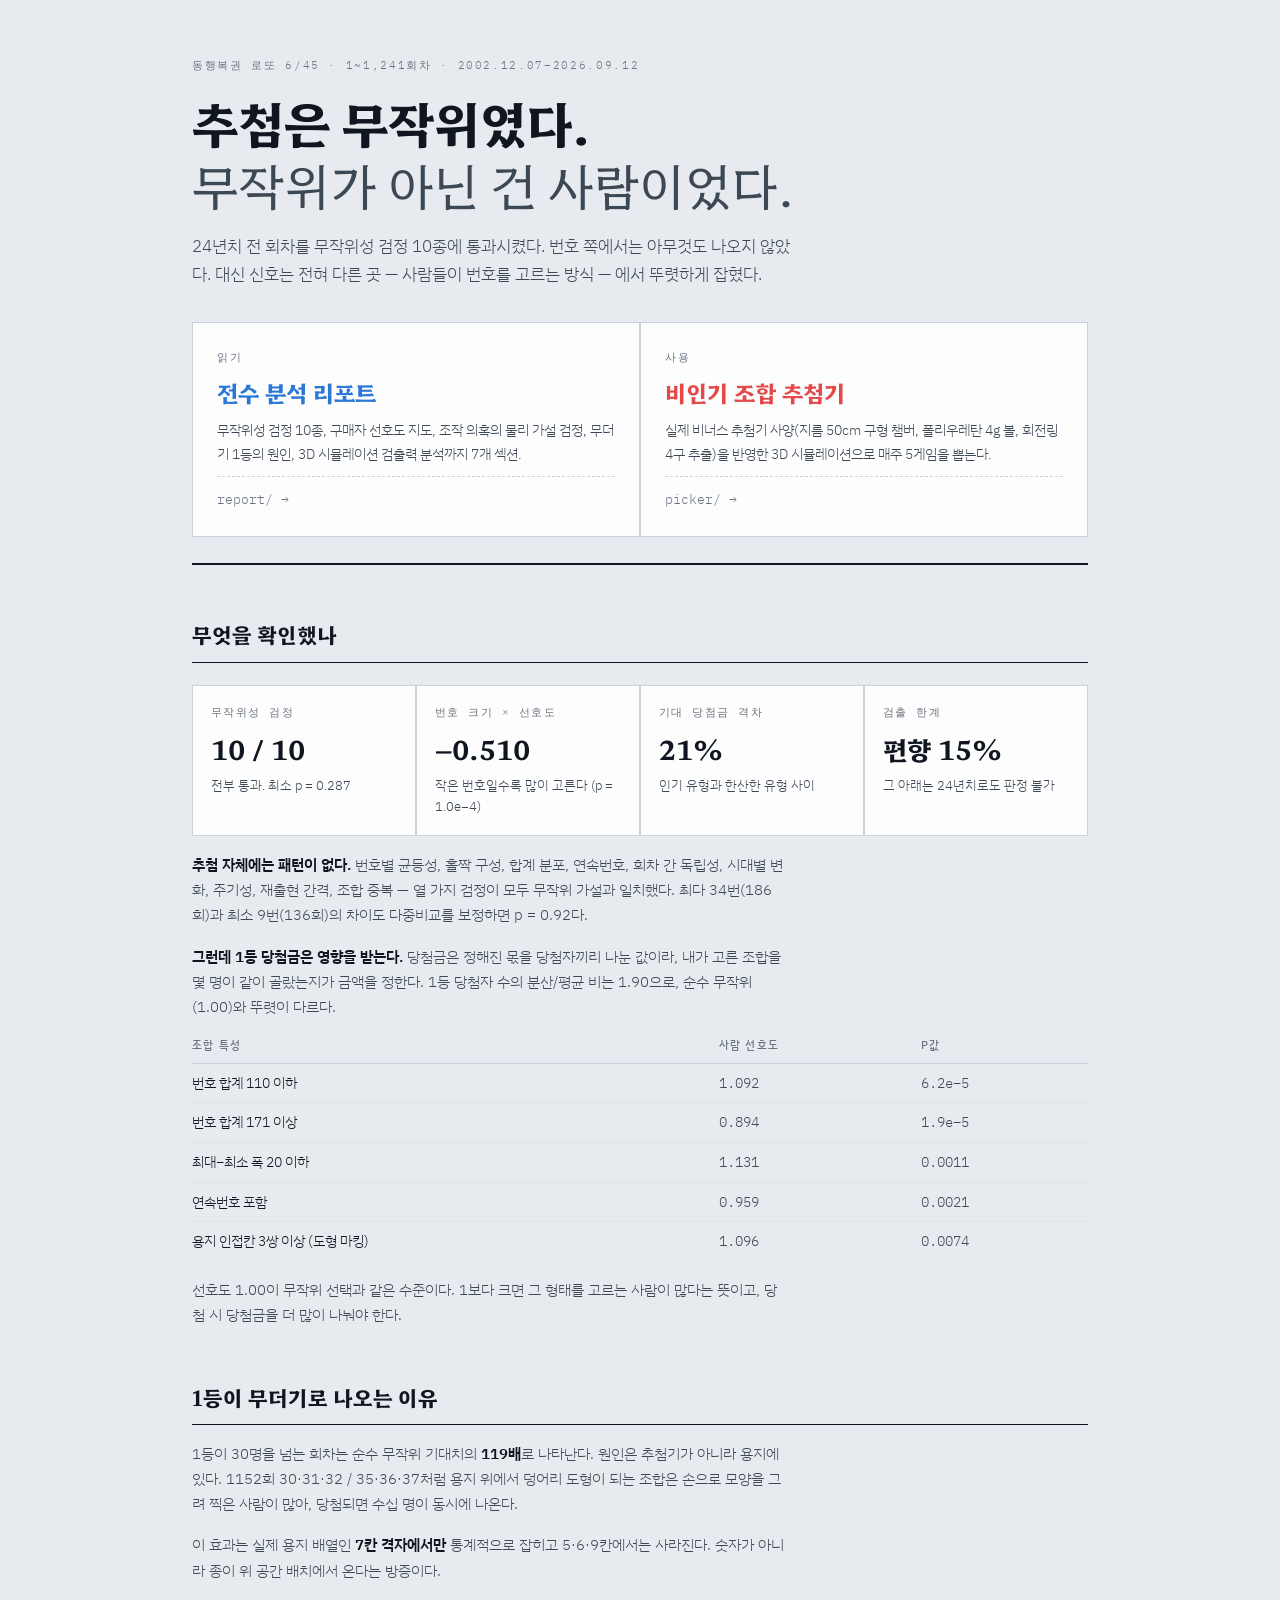
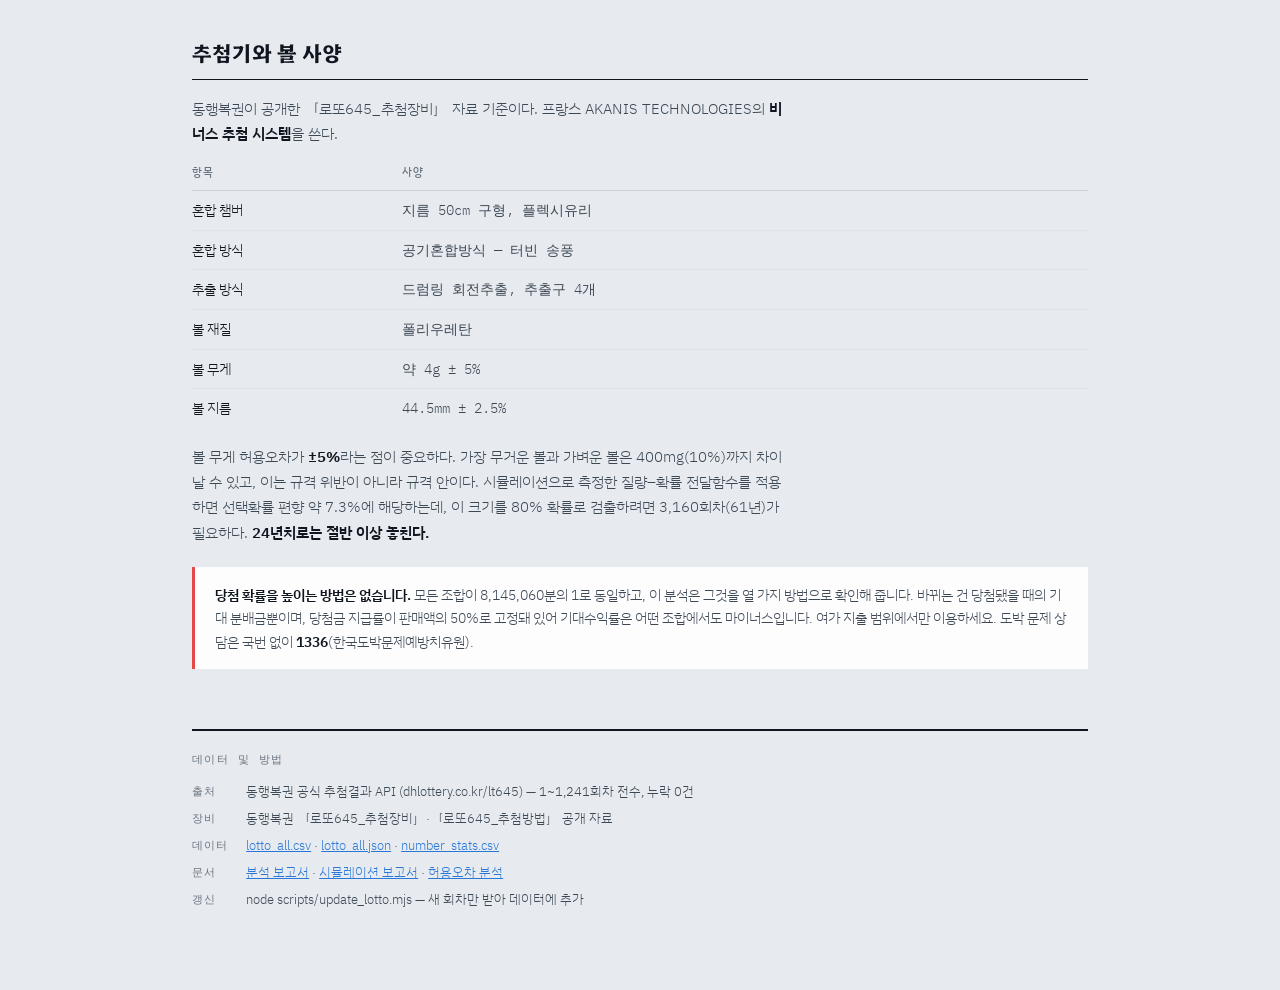
==== index.html @ ae4c5456 "로또 6/45 전수 분석 웹앱 동행복권 1~1241회차(2002-12-07~2026-09-12) 전수 데이터와 분석 결과, 실제 비너스 추첨기 사양을 반영한 3D 추첨 시뮬레이터를" ====
<!DOCTYPE html>
<html lang="ko">
<head>
<meta charset="utf-8">
<meta name="viewport" content="width=device-width, initial-scale=1">
<title>로또 6/45 전수 분석</title>
<meta name="description" content="동행복권 로또 6/45 1~1241회차 전수 데이터 분석과, 실제 비너스 추첨기 사양을 반영한 3D 추첨 시뮬레이터.">
<meta name="color-scheme" content="light dark">
<meta property="og:title" content="로또 6/45 전수 분석">
<meta property="og:description" content="24년치 1,241회차를 무작위성 검정 10종에 통과시켰다. 번호 쪽에서는 아무것도 나오지 않았다.">
<link rel="preconnect" href="https://fonts.googleapis.com">
<link rel="preconnect" href="https://fonts.gstatic.com" crossorigin>
<link rel="stylesheet" href="https://fonts.googleapis.com/css2?family=Hahmlet:wght@400;500;700&family=IBM+Plex+Sans+KR:wght@300;400;500;600&family=IBM+Plex+Mono:wght@400;500&display=swap">
<style>
:root{
  color-scheme: light;
  --paper:#E7EBEF; --surface:#FDFDFE; --surface-2:#F1F4F7;
  --ink:#10161F; --ink-2:#3D4855; --ink-3:#6A7481; --rule:#C9D1DA; --rule-soft:#DDE3EA;
  --cool:#2a78d6; --warm:#e34948;
}
@media (prefers-color-scheme: dark){
  :root:not([data-theme="light"]){
    color-scheme: dark;
    --paper:#0D1117; --surface:#161B22; --surface-2:#1C222B;
    --ink:#E7EDF3; --ink-2:#AAB6C3; --ink-3:#7B8797; --rule:#2C3440; --rule-soft:#232A34;
    --cool:#3987e5; --warm:#e66767;
  }
}
:root[data-theme="dark"]{
  color-scheme: dark;
  --paper:#0D1117; --surface:#161B22; --surface-2:#1C222B;
  --ink:#E7EDF3; --ink-2:#AAB6C3; --ink-3:#7B8797; --rule:#2C3440; --rule-soft:#232A34;
  --cool:#3987e5; --warm:#e66767;
}
*{box-sizing:border-box}
body{margin:0; background:var(--paper); color:var(--ink);
  font-family:"IBM Plex Sans KR",-apple-system,"Malgun Gothic",sans-serif;
  font-weight:300; line-height:1.68; -webkit-font-smoothing:antialiased}
.wrap{max-width:940px; margin:0 auto; padding:0 22px 80px}
h1,h2{font-family:Hahmlet,"IBM Plex Sans KR",serif; font-weight:700; margin:0; text-wrap:balance}
a{color:inherit}
header{padding:56px 0 26px; border-bottom:2px solid var(--ink)}
.eyebrow{font-family:"IBM Plex Mono",monospace; font-size:11px; letter-spacing:.15em;
  text-transform:uppercase; color:var(--ink-3); margin-bottom:16px}
h1{font-size:clamp(30px,5.4vw,50px); letter-spacing:-.02em; line-height:1.24}
h1 .thin{font-weight:400; color:var(--ink-2)}
.lede{margin-top:18px; max-width:60ch; font-size:16.5px; color:var(--ink-2)}

.cards{display:grid; grid-template-columns:repeat(auto-fit,minmax(300px,1fr)); gap:2px;
  background:var(--rule); border:1px solid var(--rule); margin-top:34px}
.card{background:var(--surface); padding:26px 24px; display:flex; flex-direction:column; gap:11px;
  text-decoration:none; transition:background .14s}
.card:hover{background:var(--surface-2)}
.ctag{font-family:"IBM Plex Mono",monospace; font-size:10.5px; letter-spacing:.16em;
  text-transform:uppercase; color:var(--ink-3)}
.ctitle{font-family:Hahmlet,serif; font-weight:700; font-size:23px; line-height:1.3}
.card.a .ctitle{color:var(--cool)}
.card.b .ctitle{color:var(--warm)}
.cdesc{font-size:14px; color:var(--ink-2)}
.cgo{margin-top:auto; padding-top:12px; font-family:"IBM Plex Mono",monospace;
  font-size:12.5px; color:var(--ink-3); border-top:1px dashed var(--rule)}

section{margin-top:52px}
h2{font-size:21px; border-bottom:1px solid var(--ink); padding-bottom:9px}
.p{font-size:15px; color:var(--ink-2); max-width:66ch; margin:16px 0 0}
.p strong{color:var(--ink); font-weight:600}
.stats{display:grid; grid-template-columns:repeat(auto-fit,minmax(190px,1fr)); gap:2px;
  background:var(--rule); border:1px solid var(--rule); margin-top:22px}
.st{background:var(--surface); padding:18px 18px}
.st .k{font-family:"IBM Plex Mono",monospace; font-size:10.5px; letter-spacing:.14em;
  text-transform:uppercase; color:var(--ink-3)}
.st .v{font-family:Hahmlet,serif; font-size:26px; font-weight:700; margin:6px 0 4px;
  font-variant-numeric:tabular-nums}
.st .d{font-size:12.5px; color:var(--ink-2)}
table{border-collapse:collapse; width:100%; font-size:13.5px; margin-top:18px}
th{text-align:left; font-weight:500; font-size:10.5px; letter-spacing:.12em; text-transform:uppercase;
  color:var(--ink-3); padding:0 12px 8px 0; border-bottom:1px solid var(--rule); white-space:nowrap}
td{padding:8px 12px 8px 0; border-bottom:1px solid var(--rule-soft); vertical-align:baseline}
td.n{font-family:"IBM Plex Mono",monospace; font-variant-numeric:tabular-nums; color:var(--ink-2); white-space:nowrap}
tr:last-child td{border-bottom:none}
.scroller{overflow-x:auto}
.warn{border-left:3px solid var(--warm); background:var(--surface); padding:16px 20px;
  margin-top:22px; font-size:14px; color:var(--ink-2)}
.warn b{color:var(--ink); font-weight:600}
footer{margin-top:60px; padding-top:20px; border-top:2px solid var(--ink);
  font-size:12.5px; color:var(--ink-3)}
footer a{color:var(--cool)}
footer dl{display:grid; grid-template-columns:max-content 1fr; gap:6px 18px; margin:12px 0 0}
footer dt{font-family:"IBM Plex Mono",monospace; font-size:10.5px; letter-spacing:.1em;
  text-transform:uppercase; padding-top:2px}
footer dd{margin:0; color:var(--ink-2)}
</style>
</head>
<body>
<div class="wrap">

<header>
  <div class="eyebrow">동행복권 로또 6/45 · 1~1,241회차 · 2002.12.07–2026.09.12</div>
  <h1>추첨은 무작위였다.<br><span class="thin">무작위가 아닌 건 사람이었다.</span></h1>
  <p class="lede">24년치 전 회차를 무작위성 검정 10종에 통과시켰다. 번호 쪽에서는 아무것도 나오지 않았다. 대신 신호는 전혀 다른 곳 &mdash; 사람들이 번호를 고르는 방식 &mdash; 에서 뚜렷하게 잡혔다.</p>

  <div class="cards">
    <a class="card a" href="report/">
      <span class="ctag">읽기</span>
      <span class="ctitle">전수 분석 리포트</span>
      <span class="cdesc">무작위성 검정 10종, 구매자 선호도 지도, 조작 의혹의 물리 가설 검정, 무더기 1등의 원인, 3D 시뮬레이션 검출력 분석까지 7개 섹션.</span>
      <span class="cgo">report/ →</span>
    </a>
    <a class="card b" href="picker/">
      <span class="ctag">사용</span>
      <span class="ctitle">비인기 조합 추첨기</span>
      <span class="cdesc">실제 비너스 추첨기 사양(지름 50cm 구형 챔버, 폴리우레탄 4g 볼, 회전링 4구 추출)을 반영한 3D 시뮬레이션으로 매주 5게임을 뽑는다.</span>
      <span class="cgo">picker/ →</span>
    </a>
  </div>
</header>

<section>
  <h2>무엇을 확인했나</h2>
  <div class="stats">
    <div class="st"><div class="k">무작위성 검정</div><div class="v">10 / 10</div><div class="d">전부 통과. 최소 p = 0.287</div></div>
    <div class="st"><div class="k">번호 크기 × 선호도</div><div class="v">−0.510</div><div class="d">작은 번호일수록 많이 고른다 (p = 1.0e−4)</div></div>
    <div class="st"><div class="k">기대 당첨금 격차</div><div class="v">21%</div><div class="d">인기 유형과 한산한 유형 사이</div></div>
    <div class="st"><div class="k">검출 한계</div><div class="v">편향 15%</div><div class="d">그 아래는 24년치로도 판정 불가</div></div>
  </div>

  <p class="p"><strong>추첨 자체에는 패턴이 없다.</strong> 번호별 균등성, 홀짝 구성, 합계 분포, 연속번호, 회차 간 독립성, 시대별 변화, 주기성, 재출현 간격, 조합 중복 &mdash; 열 가지 검정이 모두 무작위 가설과 일치했다. 최다 34번(186회)과 최소 9번(136회)의 차이도 다중비교를 보정하면 p = 0.92다.</p>

  <p class="p"><strong>그런데 1등 당첨금은 영향을 받는다.</strong> 당첨금은 정해진 몫을 당첨자끼리 나눈 값이라, 내가 고른 조합을 몇 명이 같이 골랐는지가 금액을 정한다. 1등 당첨자 수의 분산/평균 비는 1.90으로, 순수 무작위(1.00)와 뚜렷이 다르다.</p>

  <div class="scroller"><table>
    <thead><tr><th>조합 특성</th><th>사람 선호도</th><th>p값</th></tr></thead>
    <tbody>
      <tr><td>번호 합계 110 이하</td><td class="n">1.092</td><td class="n">6.2e−5</td></tr>
      <tr><td>번호 합계 171 이상</td><td class="n">0.894</td><td class="n">1.9e−5</td></tr>
      <tr><td>최대−최소 폭 20 이하</td><td class="n">1.131</td><td class="n">0.0011</td></tr>
      <tr><td>연속번호 포함</td><td class="n">0.959</td><td class="n">0.0021</td></tr>
      <tr><td>용지 인접칸 3쌍 이상 (도형 마킹)</td><td class="n">1.096</td><td class="n">0.0074</td></tr>
    </tbody>
  </table></div>
  <p class="p">선호도 1.00이 무작위 선택과 같은 수준이다. 1보다 크면 그 형태를 고르는 사람이 많다는 뜻이고, 당첨 시 당첨금을 더 많이 나눠야 한다.</p>
</section>

<section>
  <h2>1등이 무더기로 나오는 이유</h2>
  <p class="p">1등이 30명을 넘는 회차는 순수 무작위 기대치의 <strong>119배</strong>로 나타난다. 원인은 추첨기가 아니라 용지에 있다. 1152회 <span class="n">30·31·32 / 35·36·37</span>처럼 용지 위에서 덩어리 도형이 되는 조합은 손으로 모양을 그려 찍은 사람이 많아, 당첨되면 수십 명이 동시에 나온다.</p>
  <p class="p">이 효과는 실제 용지 배열인 <strong>7칸 격자에서만</strong> 통계적으로 잡히고 5·6·9칸에서는 사라진다. 숫자가 아니라 종이 위 공간 배치에서 온다는 방증이다.</p>
</section>

<section>
  <h2>추첨기와 볼 사양</h2>
  <p class="p">동행복권이 공개한 「로또645_추첨장비」 자료 기준이다. 프랑스 AKANIS TECHNOLOGIES의 <strong>비너스 추첨 시스템</strong>을 쓴다.</p>
  <div class="scroller"><table>
    <thead><tr><th>항목</th><th>사양</th></tr></thead>
    <tbody>
      <tr><td>혼합 챔버</td><td class="n">지름 50cm 구형, 플렉시유리</td></tr>
      <tr><td>혼합 방식</td><td class="n">공기혼합방식 — 터빈 송풍</td></tr>
      <tr><td>추출 방식</td><td class="n">드럼링 회전추출, 추출구 4개</td></tr>
      <tr><td>볼 재질</td><td class="n">폴리우레탄</td></tr>
      <tr><td>볼 무게</td><td class="n">약 4g ± 5%</td></tr>
      <tr><td>볼 지름</td><td class="n">44.5mm ± 2.5%</td></tr>
    </tbody>
  </table></div>
  <p class="p">볼 무게 허용오차가 <strong>±5%</strong>라는 점이 중요하다. 가장 무거운 볼과 가벼운 볼은 400mg(10%)까지 차이날 수 있고, 이는 규격 위반이 아니라 규격 안이다. 시뮬레이션으로 측정한 질량–확률 전달함수를 적용하면 선택확률 편향 약 7.3%에 해당하는데, 이 크기를 80% 확률로 검출하려면 3,160회차(61년)가 필요하다. <strong>24년치로는 절반 이상 놓친다.</strong></p>
</section>

<div class="warn">
  <b>당첨 확률을 높이는 방법은 없습니다.</b> 모든 조합이 8,145,060분의 1로 동일하고, 이 분석은 그것을 열 가지 방법으로 확인해 줍니다. 바뀌는 건 당첨됐을 때의 기대 분배금뿐이며, 당첨금 지급률이 판매액의 50%로 고정돼 있어 기대수익률은 어떤 조합에서도 마이너스입니다. 여가 지출 범위에서만 이용하세요. 도박 문제 상담은 국번 없이 <b>1336</b>(한국도박문제예방치유원).
</div>

<footer>
  <div style="font-family:'IBM Plex Mono',monospace;font-size:10.5px;letter-spacing:.14em;text-transform:uppercase">데이터 및 방법</div>
  <dl>
    <dt>출처</dt><dd>동행복권 공식 추첨결과 API (<span class="n">dhlottery.co.kr/lt645</span>) — 1~1,241회차 전수, 누락 0건</dd>
    <dt>장비</dt><dd>동행복권 「로또645_추첨장비」·「로또645_추첨방법」 공개 자료</dd>
    <dt>데이터</dt><dd><a href="data/lotto_all.csv">lotto_all.csv</a> · <a href="data/lotto_all.json">lotto_all.json</a> · <a href="data/number_stats.csv">number_stats.csv</a></dd>
    <dt>문서</dt><dd><a href="docs/analysis-report.md">분석 보고서</a> · <a href="docs/simulation-report.md">시뮬레이션 보고서</a> · <a href="docs/ball-tolerance-analysis.txt">허용오차 분석</a></dd>
    <dt>갱신</dt><dd><span class="n">node scripts/update_lotto.mjs</span> — 새 회차만 받아 데이터에 추가</dd>
  </dl>
</footer>

</div>
</body>
</html>
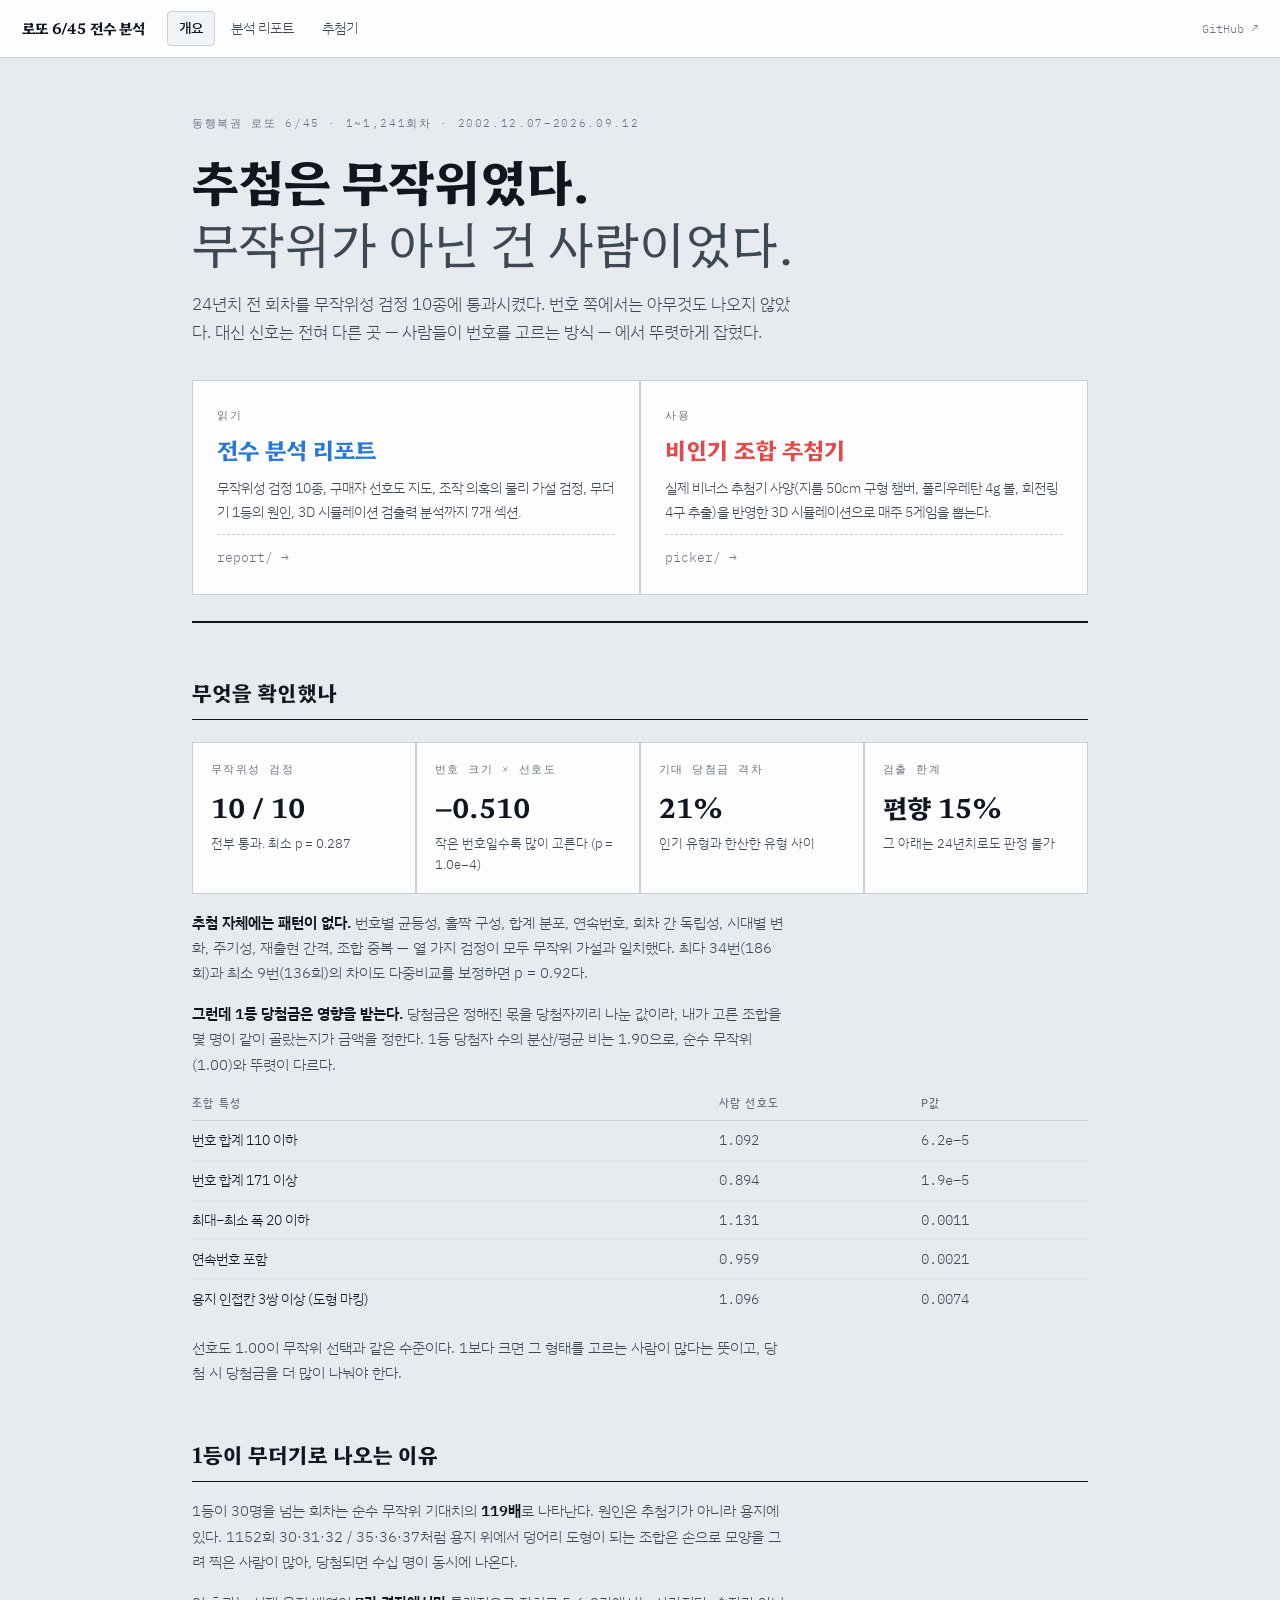
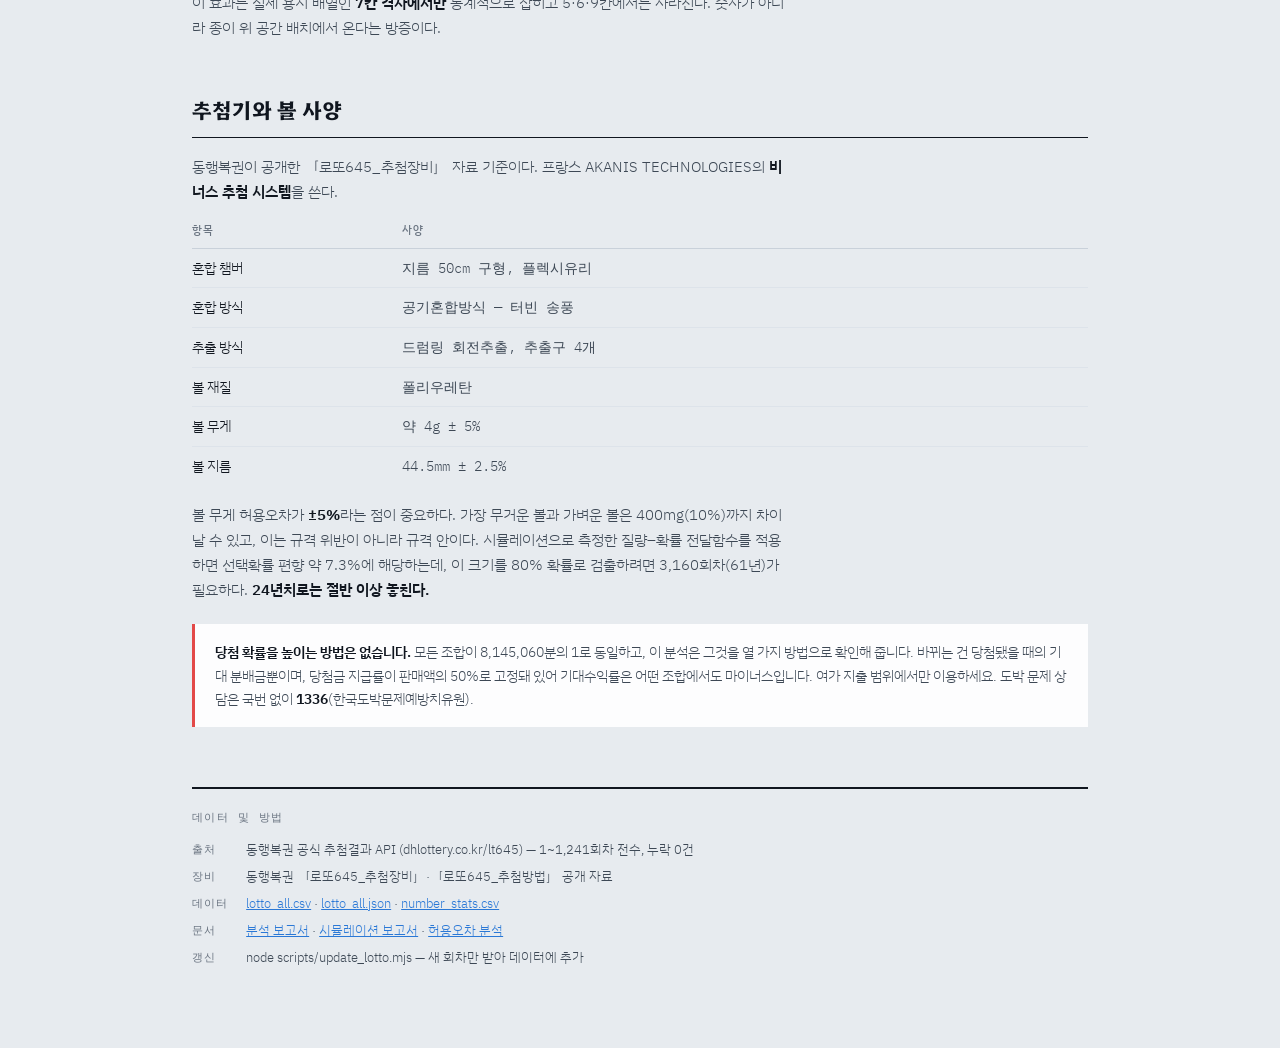
==== commit 5128ff76: "세 페이지에 공통 내비게이션 메뉴 추가 랜딩에서만 다른 페이지로 갈 수 있고 리포트·추첨기 사이를 오갈 방법이 없었다. 상단 sticky 메뉴(개요 / 분석 리포트 / 추첨기)를 " ====
--- a/index.html
+++ b/index.html
@@ -90,8 +90,61 @@
   text-transform:uppercase; padding-top:2px}
 footer dd{margin:0; color:var(--ink-2)}
 </style>
+<style data-nav>
+/* 사이트 공통 내비게이션 — 각 페이지가 정의한 테마 토큰(--ink, --paper …)을 그대로 쓴다 */
+.sitenav{
+  position:sticky; top:0; z-index:40;
+  display:flex; align-items:center; gap:18px; flex-wrap:wrap;
+  padding:11px 22px;
+  background:var(--surface); border-bottom:1px solid var(--rule);
+  font-family:"IBM Plex Sans KR",-apple-system,"Malgun Gothic",sans-serif;
+  font-weight:300;
+  -webkit-backdrop-filter:saturate(180%) blur(8px); backdrop-filter:saturate(180%) blur(8px);
+}
+.sitenav .brand{
+  font-family:Hahmlet,"IBM Plex Sans KR",serif; font-weight:700; font-size:14.5px;
+  color:var(--ink); text-decoration:none; letter-spacing:-.01em; margin-right:4px;
+  white-space:nowrap;
+}
+.sitenav .brand:hover{opacity:.75}
+.sitenav ul{display:flex; gap:4px; list-style:none; margin:0; padding:0; flex-wrap:wrap}
+.sitenav a.nl{
+  display:inline-block; padding:5px 11px; border-radius:4px;
+  font-size:13.5px; color:var(--ink-2); text-decoration:none;
+  border:1px solid transparent; white-space:nowrap;
+}
+.sitenav a.nl:hover{background:var(--surface-2); color:var(--ink)}
+.sitenav a.nl[aria-current="page"]{
+  color:var(--ink); font-weight:500;
+  background:var(--surface-2); border-color:var(--rule);
+}
+.sitenav .spacer{flex:1 1 auto}
+.sitenav .src{
+  font-family:"IBM Plex Mono",monospace; font-size:11.5px; color:var(--ink-3);
+  text-decoration:none; white-space:nowrap;
+}
+.sitenav .src:hover{color:var(--ink-2); text-decoration:underline}
+.sitenav a:focus-visible{outline:2px solid var(--cool); outline-offset:2px}
+
+@media (max-width:620px){
+  .sitenav{gap:10px; padding:9px 16px}
+  .sitenav .src{display:none}
+  .sitenav a.nl{padding:5px 9px; font-size:13px}
+}
+@media (prefers-reduced-motion:reduce){ .sitenav{transition:none} }
+</style>
 </head>
 <body>
+<nav class="sitenav" aria-label="사이트 메뉴">
+  <a class="brand" href="./">로또 6/45 전수 분석</a>
+  <ul>
+    <li><a class="nl" href="./" aria-current="page">개요</a></li>
+    <li><a class="nl" href="./report/">분석 리포트</a></li>
+    <li><a class="nl" href="./picker/">추첨기</a></li>
+  </ul>
+  <span class="spacer"></span>
+  <a class="src" href="https://github.com/jyseok0311/lotto-645-analysis" rel="noopener">GitHub ↗</a>
+</nav>
 <div class="wrap">
 
 <header>
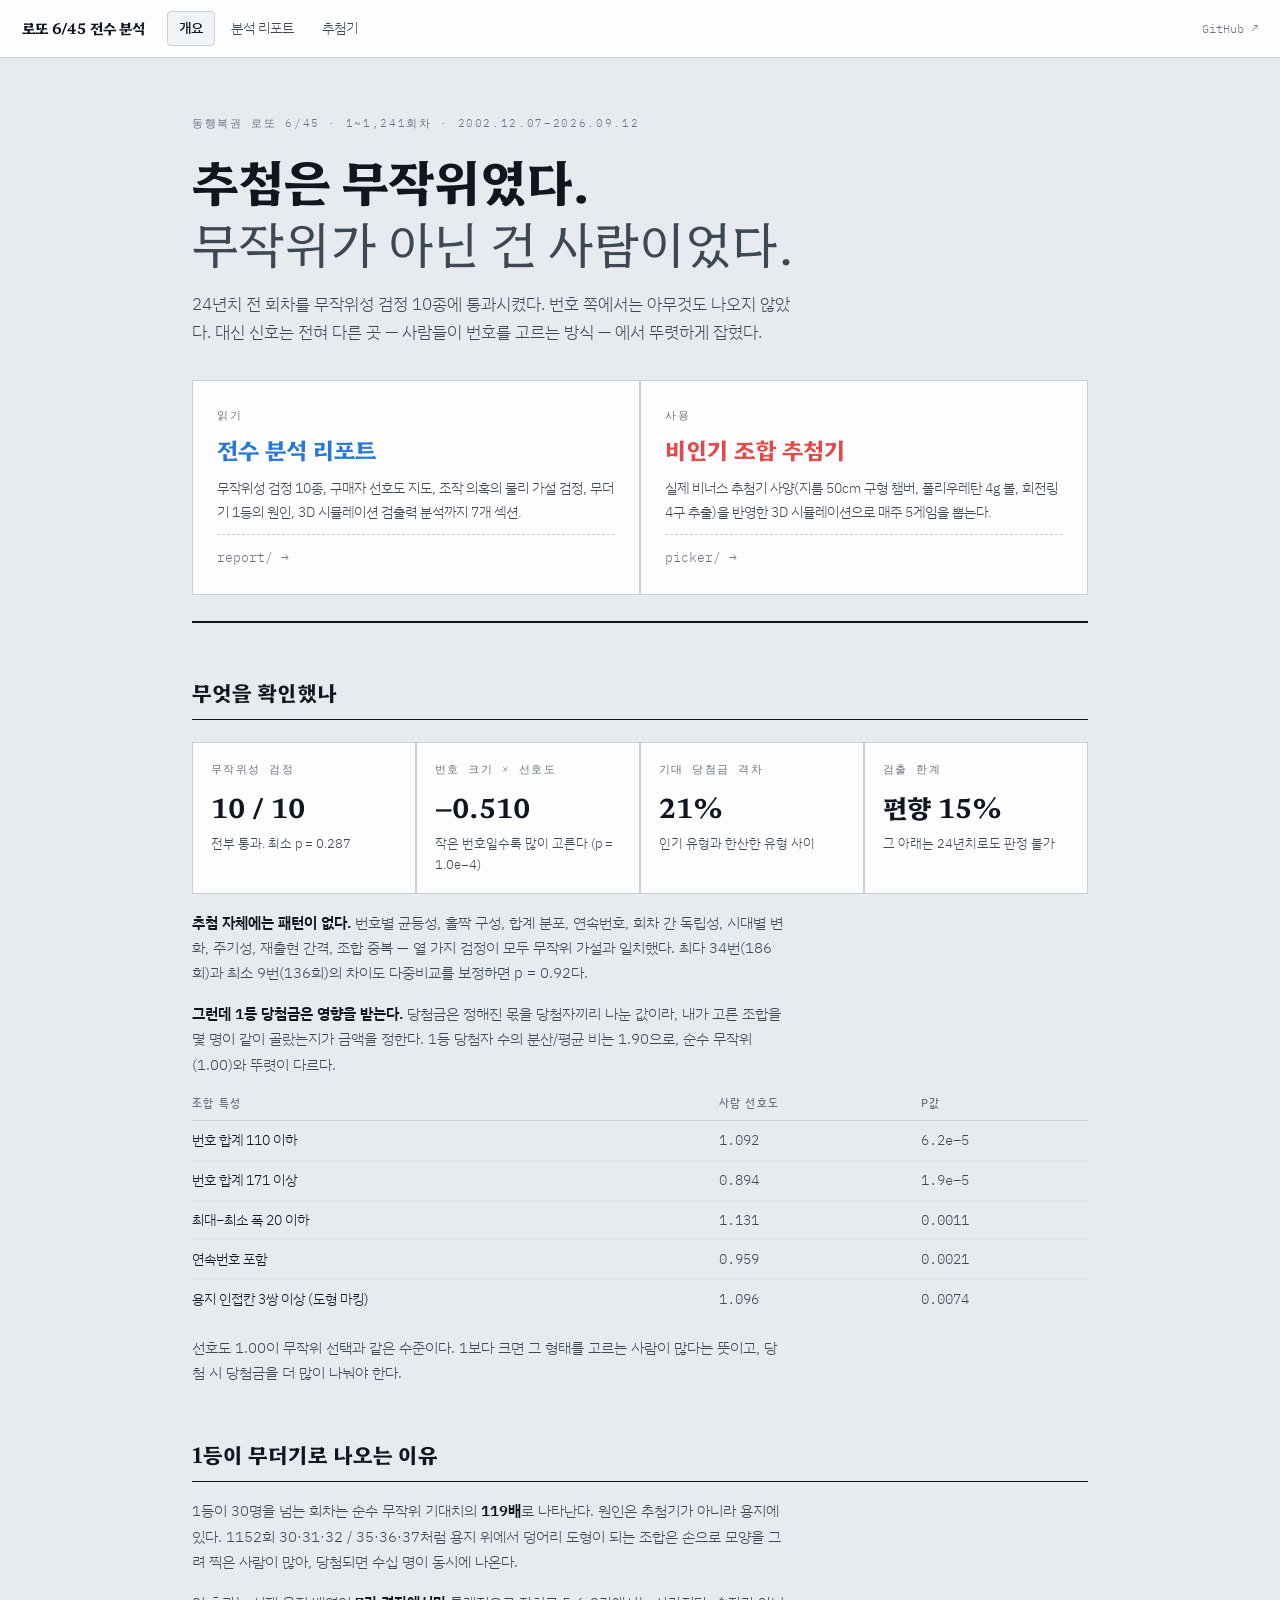
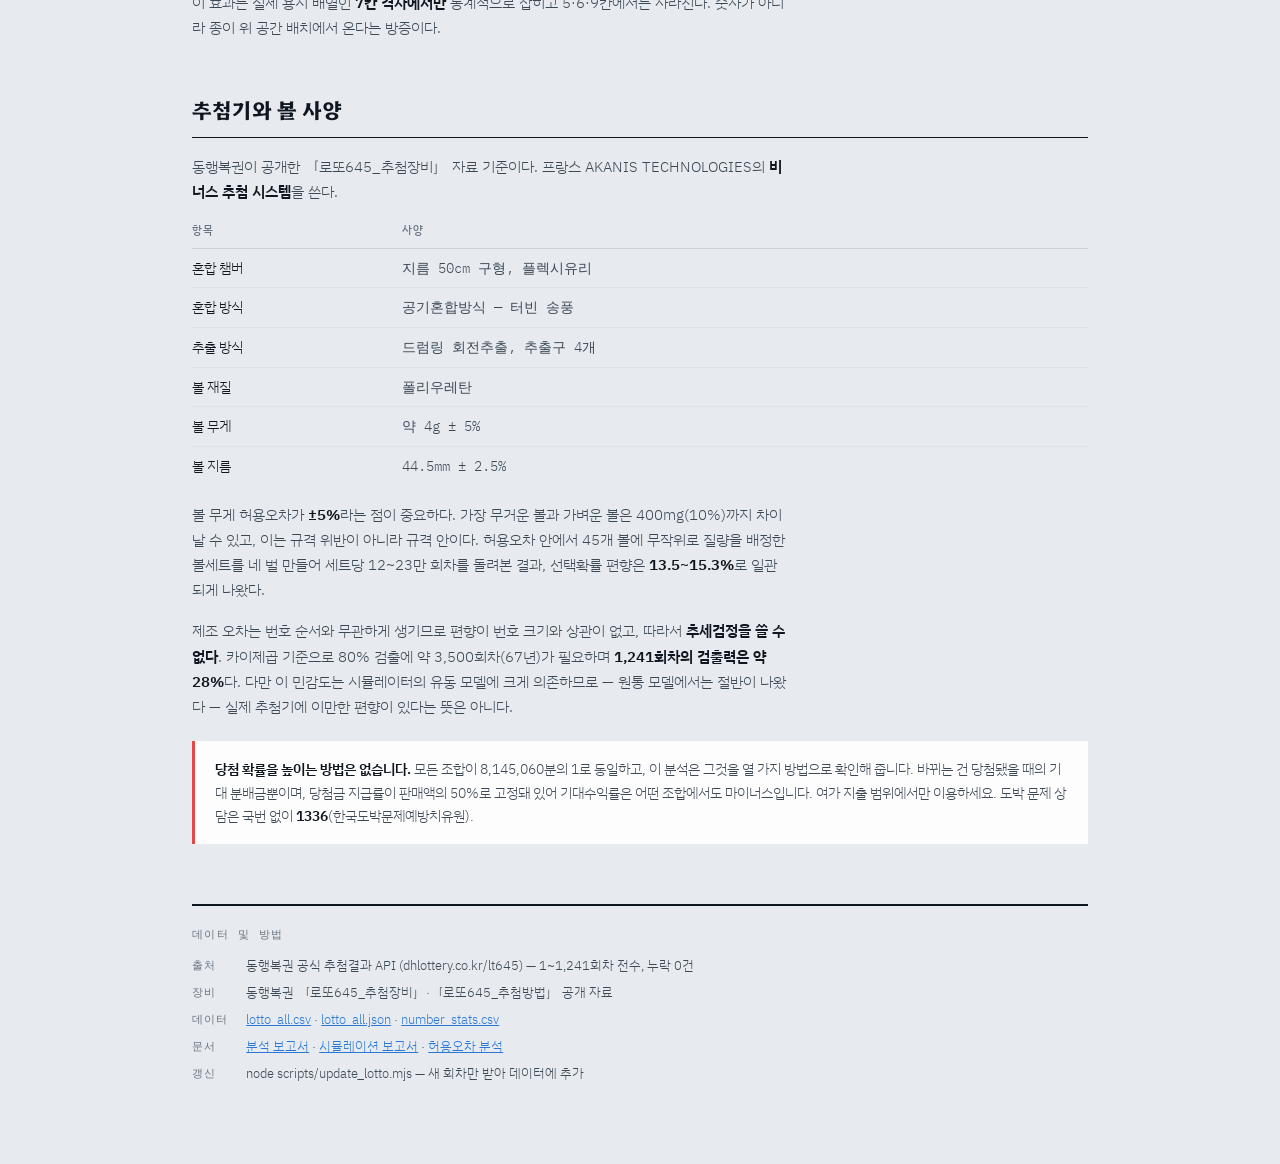
==== commit ccdc7f86: "허용오차 편향을 환산이 아니라 직접 측정해 재정정 비너스 사양 시뮬레이터에서 허용오차(4g ±5%) 안 무작위 질량을 배정한 볼세트를 네 벌 만들고 세트당 12~23만 회차를 돌려" ====
--- a/index.html
+++ b/index.html
@@ -214,7 +214,8 @@
       <tr><td>볼 지름</td><td class="n">44.5mm ± 2.5%</td></tr>
     </tbody>
   </table></div>
-  <p class="p">볼 무게 허용오차가 <strong>±5%</strong>라는 점이 중요하다. 가장 무거운 볼과 가벼운 볼은 400mg(10%)까지 차이날 수 있고, 이는 규격 위반이 아니라 규격 안이다. 시뮬레이션으로 측정한 질량–확률 전달함수를 적용하면 선택확률 편향 약 7.3%에 해당하는데, 이 크기를 80% 확률로 검출하려면 3,160회차(61년)가 필요하다. <strong>24년치로는 절반 이상 놓친다.</strong></p>
+  <p class="p">볼 무게 허용오차가 <strong>±5%</strong>라는 점이 중요하다. 가장 무거운 볼과 가벼운 볼은 400mg(10%)까지 차이날 수 있고, 이는 규격 위반이 아니라 규격 안이다. 허용오차 안에서 45개 볼에 무작위로 질량을 배정한 볼세트를 네 벌 만들어 세트당 12~23만 회차를 돌려본 결과, 선택확률 편향은 <strong>13.5~15.3%</strong>로 일관되게 나왔다.</p>
+  <p class="p">제조 오차는 번호 순서와 무관하게 생기므로 편향이 번호 크기와 상관이 없고, 따라서 <strong>추세검정을 쓸 수 없다</strong>. 카이제곱 기준으로 80% 검출에 약 3,500회차(67년)가 필요하며 <strong>1,241회차의 검출력은 약 28%</strong>다. 다만 이 민감도는 시뮬레이터의 유동 모델에 크게 의존하므로 &mdash; 원통 모델에서는 절반이 나왔다 &mdash; 실제 추첨기에 이만한 편향이 있다는 뜻은 아니다.</p>
 </section>
 
 <div class="warn">
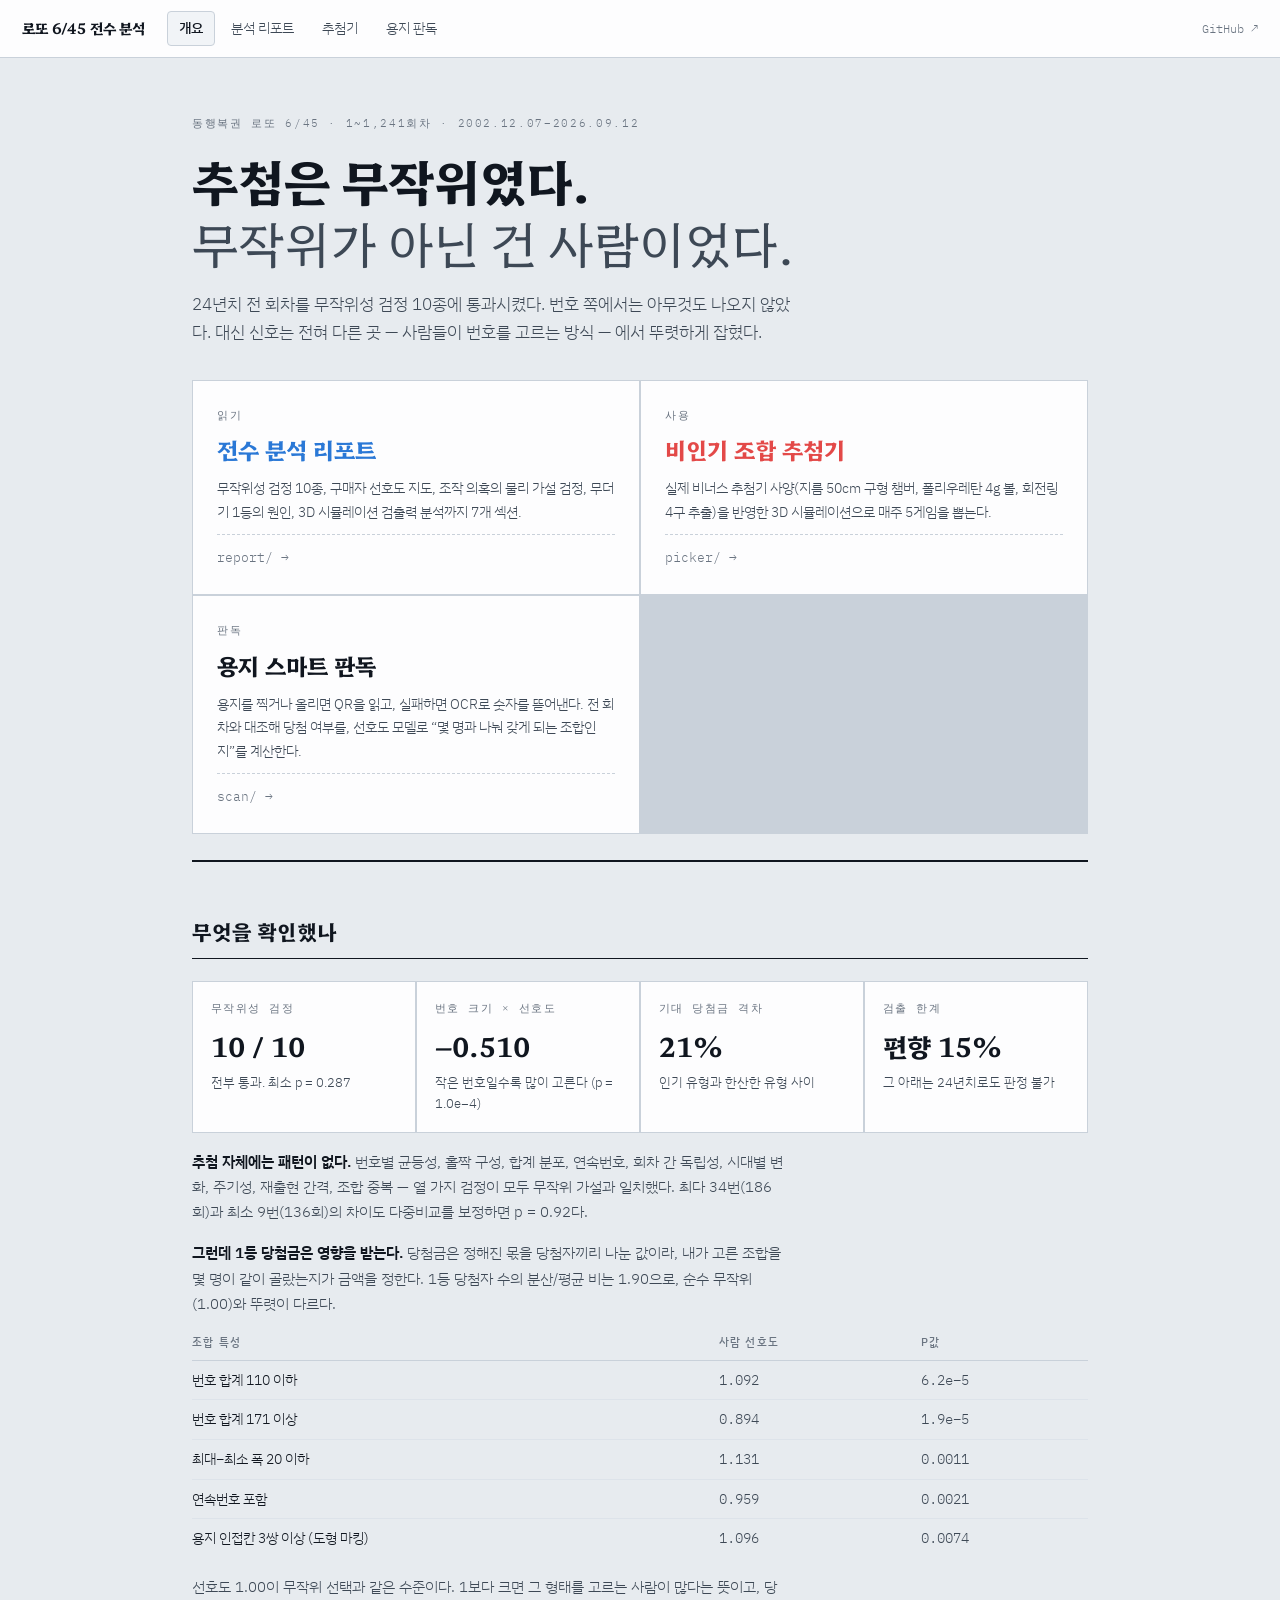
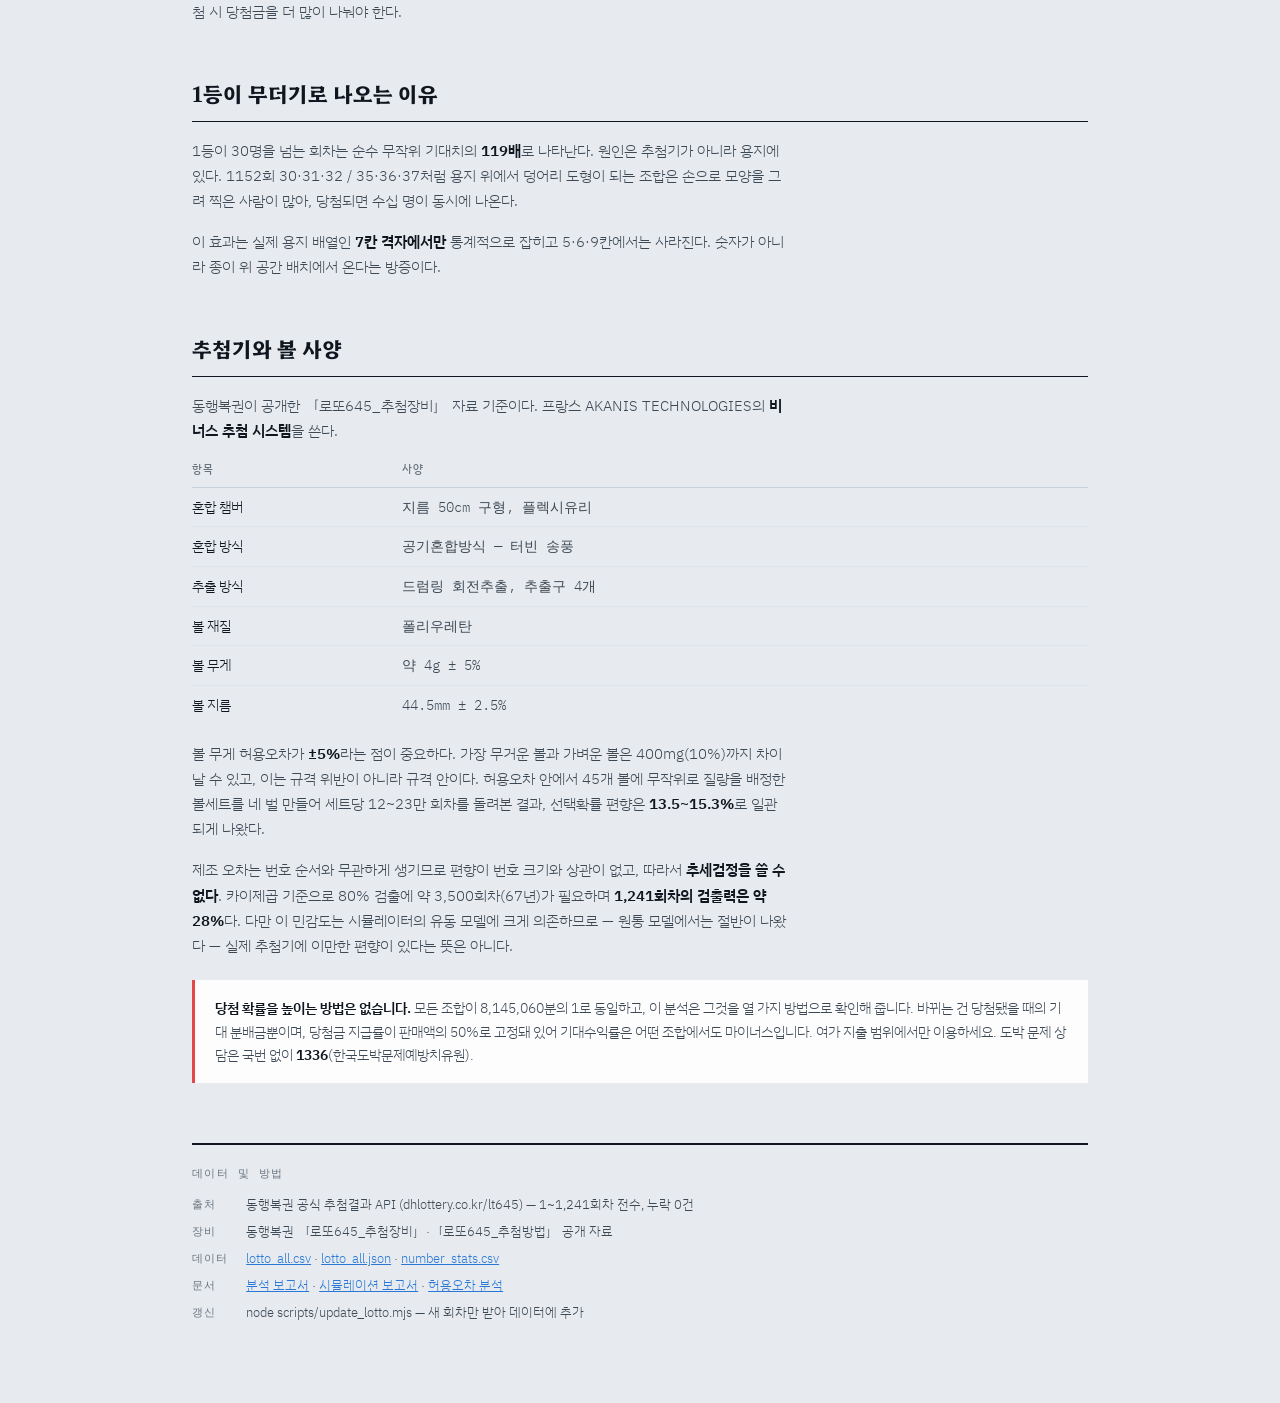
==== commit 6b3e8993: "용지 스마트 판독 페이지 추가 — QR 우선, 실패 시 OCR 폴백 사진을 올리거나 카메라로 비추면 회차와 번호를 판독하고, 1~1241회차 전수 데이터에 대조해 당첨 여부와 조합" ====
--- a/index.html
+++ b/index.html
@@ -56,6 +56,7 @@
 .ctitle{font-family:Hahmlet,serif; font-weight:700; font-size:23px; line-height:1.3}
 .card.a .ctitle{color:var(--cool)}
 .card.b .ctitle{color:var(--warm)}
+.card.c .ctitle{color:var(--ink)}
 .cdesc{font-size:14px; color:var(--ink-2)}
 .cgo{margin-top:auto; padding-top:12px; font-family:"IBM Plex Mono",monospace;
   font-size:12.5px; color:var(--ink-3); border-top:1px dashed var(--rule)}
@@ -141,6 +142,7 @@
     <li><a class="nl" href="./" aria-current="page">개요</a></li>
     <li><a class="nl" href="./report/">분석 리포트</a></li>
     <li><a class="nl" href="./picker/">추첨기</a></li>
+    <li><a class="nl" href="./scan/">용지 판독</a></li>
   </ul>
   <span class="spacer"></span>
   <a class="src" href="https://github.com/jyseok0311/lotto-645-analysis" rel="noopener">GitHub ↗</a>
@@ -164,6 +166,12 @@
       <span class="ctitle">비인기 조합 추첨기</span>
       <span class="cdesc">실제 비너스 추첨기 사양(지름 50cm 구형 챔버, 폴리우레탄 4g 볼, 회전링 4구 추출)을 반영한 3D 시뮬레이션으로 매주 5게임을 뽑는다.</span>
       <span class="cgo">picker/ →</span>
+    </a>
+    <a class="card c" href="scan/">
+      <span class="ctag">판독</span>
+      <span class="ctitle">용지 스마트 판독</span>
+      <span class="cdesc">용지를 찍거나 올리면 QR을 읽고, 실패하면 OCR로 숫자를 뜯어낸다. 전 회차와 대조해 당첨 여부를, 선호도 모델로 &ldquo;몇 명과 나눠 갖게 되는 조합인지&rdquo;를 계산한다.</span>
+      <span class="cgo">scan/ →</span>
     </a>
   </div>
 </header>
